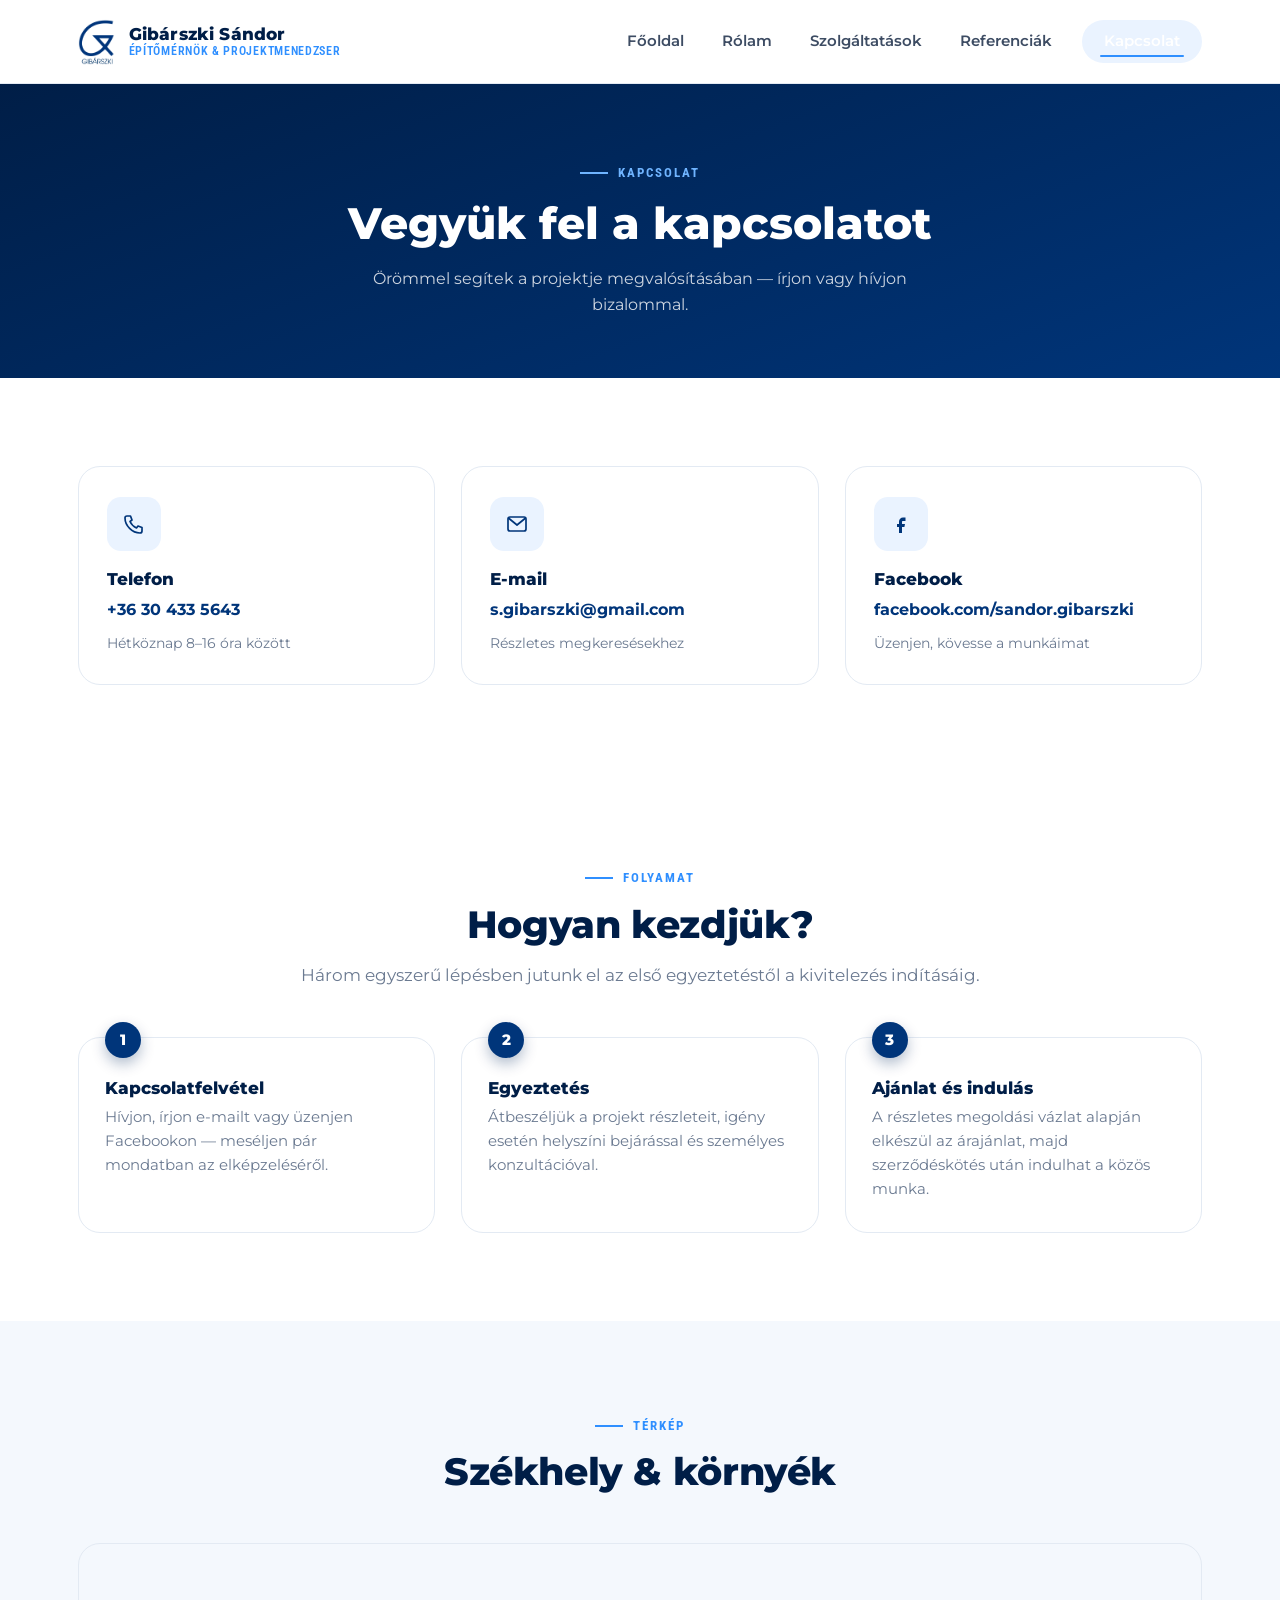
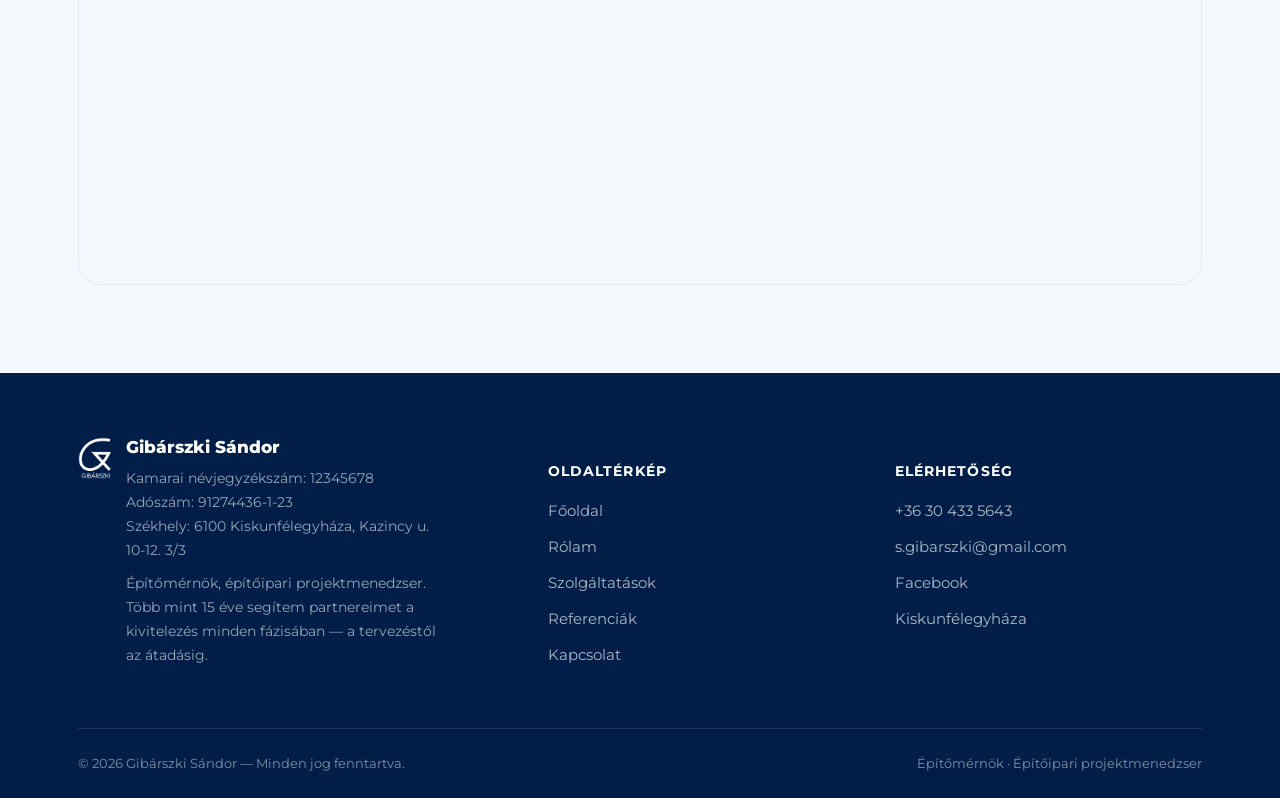
==== kapcsolat.html @ 55b8b4fb "Add files via upload" ====
<!DOCTYPE html>
<html lang="hu">
<head>
<meta charset="UTF-8">
<meta name="viewport" content="width=device-width, initial-scale=1.0">
<title>Kapcsolat | Gibárszki Sándor</title>
<meta name="description" content="Vegye fel a kapcsolatot Gibárszki Sándor építőmérnökkel, építőipari projektmenedzserrel — telefon, e-mail, Facebook.">
<link rel="stylesheet" href="style.css">
</head>
<body>

<nav class="site-nav">
  <div class="container">
    <a href="index.html" class="brand">
      <img src="assets/img/logo_navy.png" alt="Gibárszki Sándor logó">
      <span class="brand-text"><strong>Gibárszki Sándor</strong><span>Építőmérnök &amp; Projektmenedzser</span></span>
    </a>
    <input type="checkbox" id="nav-toggle" class="nav-toggle">
    <div class="nav-links">
      <a href="index.html">Főoldal</a>
      <a href="rolam.html">Rólam</a>
      <a href="szolgaltatasok.html">Szolgáltatások</a>
      <a href="referenciak.html">Referenciák</a>
      <a href="kapcsolat.html" class="nav-cta active">Kapcsolat</a>
    </div>
    <label for="nav-toggle" class="nav-burger" aria-label="Menü megnyitása"><span></span></label>
  </div>
</nav>

<header class="contact-hero">
  <div class="container">
    <span class="eyebrow">Kapcsolat</span>
    <h1>Vegyük fel a kapcsolatot</h1>
    <p>Örömmel segítek a projektje megvalósításában — írjon vagy hívjon bizalommal.</p>
  </div>
</header>

<section>
  <div class="container">
    <div class="grid grid-3">

      <div class="info-box">
        <div class="card-icon">
          <svg viewBox="0 0 24 24" fill="none" stroke="currentColor" stroke-width="1.7" stroke-linecap="round" stroke-linejoin="round" width="24" height="24"><path d="M5 4h3.5l1.5 4-2 1.5a13 13 0 0 0 6.5 6.5l1.5-2 4 1.5V19a2 2 0 0 1-2 2C10.3 21 3 13.7 3 6a2 2 0 0 1 2-2Z"/></svg>
        </div>
        <h3>Telefon</h3>
        <a class="value" href="tel:+36304335643">+36 30 433 5643</a>
        <p class="hint">Hétköznap 8–16 óra között</p>
      </div>

      <div class="info-box">
        <div class="card-icon">
          <svg viewBox="0 0 24 24" fill="none" stroke="currentColor" stroke-width="1.7" stroke-linecap="round" stroke-linejoin="round" width="24" height="24"><rect x="3" y="5" width="18" height="14" rx="2"/><path d="m4 6.5 8 6.5 8-6.5"/></svg>
        </div>
        <h3>E-mail</h3>
        <a class="value" href="mailto:s.gibarszki@gmail.com">s.gibarszki@gmail.com</a>
        <p class="hint">Részletes megkeresésekhez</p>
      </div>

      <div class="info-box">
        <div class="card-icon">
          <svg viewBox="0 0 24 24" fill="currentColor" width="24" height="24"><path d="M14 9h2.5V5.5H14c-2.2 0-4 1.8-4 4V12H8v3h2v6h3v-6h2.4l.6-3H13v-2c0-.6.4-1 1-1Z"/></svg>
        </div>
        <h3>Facebook</h3>
        <a class="value" href="https://www.facebook.com/sandor.gibarszki" target="_blank" rel="noopener">facebook.com/sandor.gibarszki</a>
        <p class="hint">Üzenjen, kövesse a munkáimat</p>
      </div>

    </div>
  </div>
</section>

<section>
  <div class="container">
    <div class="section-head center">
      <span class="eyebrow">Folyamat</span>
      <h2>Hogyan kezdjük?</h2>
      <p>Három egyszerű lépésben jutunk el az első egyeztetéstől a kivitelezés indításáig.</p>
    </div>
    <div class="steps">
      <div class="step">
        <h3>Kapcsolatfelvétel</h3>
        <p>Hívjon, írjon e-mailt vagy üzenjen Facebookon — meséljen pár mondatban az elképzeléséről.</p>
      </div>
      <div class="step">
        <h3>Egyeztetés</h3>
        <p>Átbeszéljük a projekt részleteit, igény esetén helyszíni bejárással és személyes konzultációval.</p>
      </div>
      <div class="step">
        <h3>Ajánlat és indulás</h3>
        <p>A részletes megoldási vázlat alapján elkészül az árajánlat, majd szerződéskötés után indulhat a közös munka.</p>
      </div>
    </div>
  </div>
</section>

<section class="section-alt">
  <div class="container">
    <div class="section-head center">
      <span class="eyebrow">Térkép</span>
      <h2>Székhely &amp; környék</h2>
    </div>
    <div class="map-box">
      <iframe src="https://maps.google.com/maps?q=Kiskunf%C3%A9legyh%C3%A1za&t=&z=11&ie=UTF8&iwloc=&output=embed" loading="lazy" referrerpolicy="no-referrer-when-downgrade" title="Kiskunfélegyháza térkép"></iframe>
    </div>
  </div>
</section>

<footer class="site-footer">
  <div class="container">
    <div class="footer-grid">
      <div class="footer-brand">
        <img src="assets/img/logo_white.png" alt="Gibárszki Sándor logó">
        <div>
          <h4>Gibárszki Sándor</h4>
          <p class="footer-legal">Kamarai névjegyzékszám: 12345678<br>Adószám: 91274436-1-23<br>Székhely: 6100 Kiskunfélegyháza, Kazincy u. 10-12. 3/3</p>
          <p>Építőmérnök, építőipari projektmenedzser. Több mint 15 éve segítem partnereimet a kivitelezés minden fázisában — a tervezéstől az átadásig.</p>
        </div>
      </div>
      <div class="footer-col">
        <h5>Oldaltérkép</h5>
        <a href="index.html">Főoldal</a>
        <a href="rolam.html">Rólam</a>
        <a href="szolgaltatasok.html">Szolgáltatások</a>
        <a href="referenciak.html">Referenciák</a>
        <a href="kapcsolat.html">Kapcsolat</a>
      </div>
      <div class="footer-col">
        <h5>Elérhetőség</h5>
        <a href="tel:+36304335643">+36 30 433 5643</a>
        <a href="mailto:s.gibarszki@gmail.com">s.gibarszki@gmail.com</a>
        <a href="https://www.facebook.com/sandor.gibarszki" target="_blank" rel="noopener">Facebook</a>
        <a href="kapcsolat.html">Kiskunfélegyháza</a>
      </div>
    </div>
    <div class="footer-bottom">
      <span>© 2026 Gibárszki Sándor — Minden jog fenntartva.</span>
      <span>Építőmérnök · Építőipari projektmenedzser</span>
    </div>
  </div>
</footer>

</body>
</html>
---- style.css ----
/* =========================================================
   Gibárszki Sándor — Építőmérnök / Építőipari projektmenedzser
   Közös stíluslap — style.css
   ========================================================= */

@import url('https://fonts.googleapis.com/css2?family=Montserrat:ital,wght@0,400;0,500;0,600;0,700;0,800;0,900;1,500&family=Roboto+Condensed:wght@400;600;700&display=swap');

:root{
  /* Márkaszínek — a Gibárszki design anyagokból (flyer, logó) */
  --navy-900:#001E47;
  --navy-800:#00295C;
  --navy:#00357A;
  --navy-700:#054089;
  --blue-accent:#2F8FFF;
  --blue-accent-light:#6FB4FF;
  --blue-pale:#EAF3FF;
  --blue-pale-2:#F4F8FD;

  --white:#FFFFFF;
  --ink:#152238;
  --ink-soft:#3D4C63;
  --muted:#6B7A91;
  --border:#E3EAF3;
  --border-soft:#EDF2F8;

  --shadow-sm: 0 2px 10px rgba(0,41,92,0.06);
  --shadow-md: 0 10px 30px rgba(0,41,92,0.12);
  --shadow-lg: 0 22px 50px rgba(0,30,71,0.18);

  --radius-sm: 8px;
  --radius-md: 14px;
  --radius-lg: 22px;

  --container: 1180px;
  --nav-h: 84px;

  --ease: cubic-bezier(.22,.9,.32,1);
}

*,*::before,*::after{ box-sizing:border-box; }
html{ scroll-behavior:smooth; }
body{
  margin:0;
  font-family:'Montserrat', Arial, sans-serif;
  color:var(--ink);
  background:var(--white);
  -webkit-font-smoothing:antialiased;
  line-height:1.65;
}
img{ max-width:100%; display:block; }
a{ color:inherit; text-decoration:none; }
ul{ margin:0; padding:0; list-style:none; }
h1,h2,h3,h4{ margin:0; font-weight:800; line-height:1.18; color:var(--navy-900); }
p{ margin:0; }
.container{
  width:100%;
  max-width:var(--container);
  margin:0 auto;
  padding:0 28px;
}

/* ---------- eyebrow / section heading pattern ---------- */
.eyebrow{
  display:inline-flex;
  align-items:center;
  gap:10px;
  font-family:'Roboto Condensed', sans-serif;
  font-weight:700;
  letter-spacing:.16em;
  text-transform:uppercase;
  font-size:13px;
  color:var(--blue-accent);
  margin-bottom:14px;
}
.eyebrow::before{
  content:"";
  width:28px; height:2px;
  background:var(--blue-accent);
  display:inline-block;
}
.section-head{
  max-width:680px;
  margin-bottom:48px;
}
.section-head.center{ margin-left:auto; margin-right:auto; text-align:center; }
.section-head h2{
  font-size:clamp(28px,4vw,38px);
  letter-spacing:-0.01em;
}
.section-head p{
  margin-top:14px;
  color:var(--muted);
  font-size:16.5px;
}
section{ padding:88px 0; }
.section-alt{ background:var(--blue-pale-2); }

/* ---------- buttons ---------- */
.btn{
  display:inline-flex;
  align-items:center;
  gap:10px;
  padding:15px 30px;
  border-radius:999px;
  font-weight:700;
  font-size:15px;
  letter-spacing:.01em;
  border:2px solid transparent;
  cursor:pointer;
  transition:all .25s var(--ease);
  white-space:nowrap;
}
.btn-primary{
  background:var(--white);
  color:var(--navy-900);
}
.btn-primary:hover{
  background:var(--blue-accent);
  color:var(--white);
  transform:translateY(-3px);
  box-shadow:0 14px 28px rgba(47,143,255,.35);
}
.btn-solid{
  background:var(--navy);
  color:var(--white);
}
.btn-solid:hover{
  background:var(--blue-accent);
  transform:translateY(-3px);
  box-shadow:0 14px 28px rgba(47,143,255,.3);
}
.btn-outline{
  border-color:rgba(255,255,255,.55);
  color:var(--white);
}
.btn-outline:hover{
  border-color:var(--white);
  background:rgba(255,255,255,.12);
  transform:translateY(-3px);
}
.btn-outline-navy{
  border-color:var(--navy);
  color:var(--navy);
  background:transparent;
}
.btn-outline-navy:hover{
  background:var(--navy);
  color:var(--white);
  transform:translateY(-3px);
}
.btn-row{ display:flex; gap:16px; flex-wrap:wrap; }

/* =========================================================
   NAV
   ========================================================= */
.site-nav{
  position:fixed;
  top:0; left:0; right:0;
  height:var(--nav-h);
  background:rgba(255,255,255,.92);
  backdrop-filter:saturate(180%) blur(14px);
  border-bottom:1px solid var(--border);
  z-index:1000;
}
.site-nav .container{
  height:100%;
  display:flex;
  align-items:center;
  justify-content:space-between;
}
.brand{
  display:flex;
  align-items:center;
  gap:14px;
}
.brand img{
  height:46px;
  width:auto;
}
.brand-text{
  display:flex;
  flex-direction:column;
  line-height:1.2;
}
.brand-text strong{
  font-size:16.5px;
  font-weight:800;
  color:var(--navy-900);
  letter-spacing:.01em;
}
.brand-text span{
  font-family:'Roboto Condensed', sans-serif;
  font-size:11.5px;
  font-weight:600;
  letter-spacing:.06em;
  text-transform:uppercase;
  color:var(--blue-accent);
}

.nav-links{
  display:flex;
  align-items:center;
  gap:6px;
}
.nav-links a{
  position:relative;
  padding:10px 16px;
  font-size:14.5px;
  font-weight:600;
  color:var(--ink-soft);
  border-radius:999px;
  transition:color .2s, background .2s;
}
.nav-links a:hover{ color:var(--navy); background:var(--blue-pale); }
.nav-links a.active{ color:var(--navy); background:var(--blue-pale); }
.nav-links a.active::after{
  content:"";
  position:absolute;
  left:18px; right:18px; bottom:6px;
  height:2px;
  background:var(--blue-accent);
  border-radius:2px;
}
.nav-cta{
  margin-left:8px;
  padding:10px 22px !important;
  background:var(--navy);
  color:var(--white) !important;
}
.nav-cta:hover{ background:var(--blue-accent) !important; color:var(--white) !important; }

.nav-toggle{ display:none; }
.nav-burger{
  display:none;
  width:42px; height:42px;
  border-radius:10px;
  border:1px solid var(--border);
  background:var(--white);
  align-items:center;
  justify-content:center;
  cursor:pointer;
}
.nav-burger span,
.nav-burger span::before,
.nav-burger span::after{
  content:"";
  display:block;
  width:20px; height:2px;
  background:var(--navy-900);
  position:relative;
  transition:transform .2s, opacity .2s;
}
.nav-burger span::before{ position:absolute; top:-6px; }
.nav-burger span::after{ position:absolute; top:6px; }

/* =========================================================
   HERO (blueprint / navy brand look)
   ========================================================= */
.hero{
  position:relative;
  margin-top:var(--nav-h);
  padding:96px 0 110px;
  background:
    linear-gradient(160deg, var(--navy-900) 0%, var(--navy) 58%, var(--navy-700) 100%);
  overflow:hidden;
  color:var(--white);
}
.hero::before{
  /* blueprint grid */
  content:"";
  position:absolute; inset:0;
  background-image:
    linear-gradient(rgba(255,255,255,.06) 1px, transparent 1px),
    linear-gradient(90deg, rgba(255,255,255,.06) 1px, transparent 1px);
  background-size:46px 46px;
  mask-image:linear-gradient(180deg, rgba(0,0,0,.9), rgba(0,0,0,.15));
  pointer-events:none;
}
.hero::after{
  /* diagonal stripe accent, top-right */
  content:"";
  position:absolute;
  top:-120px; right:-160px;
  width:520px; height:520px;
  background:repeating-linear-gradient(
    -45deg,
    rgba(255,255,255,.07) 0px, rgba(255,255,255,.07) 16px,
    transparent 16px, transparent 32px
  );
  border-radius:50%;
  pointer-events:none;
}
.hero .container{
  position:relative;
  z-index:2;
  display:grid;
  grid-template-columns:1.15fr .85fr;
  gap:56px;
  align-items:center;
}
.hero-kicker{
  display:inline-flex;
  align-items:center;
  gap:10px;
  font-family:'Roboto Condensed', sans-serif;
  font-weight:700;
  letter-spacing:.16em;
  text-transform:uppercase;
  font-size:13px;
  color:var(--blue-accent-light);
  margin-bottom:22px;
}
.hero-kicker::before{
  content:"";
  width:28px; height:2px;
  background:var(--blue-accent-light);
}
.hero h1{
  color:var(--white);
  font-size:clamp(34px, 5vw, 56px);
  letter-spacing:-0.01em;
}
.hero h1 .accent{ color:var(--blue-accent-light); }
.hero .role{
  margin-top:14px;
  font-size:clamp(16px,2vw,19px);
  color:rgba(255,255,255,.82);
  font-weight:500;
}
.hero-quote{
  margin:28px 0 34px;
  padding-left:20px;
  border-left:3px solid var(--blue-accent);
  font-style:italic;
  font-weight:500;
  font-size:17px;
  color:rgba(255,255,255,.92);
  max-width:520px;
}
.hero-avatar-wrap{
  position:relative;
  justify-self:center;
}
.hero-avatar-ring{
  position:relative;
  width:330px; height:330px;
  border-radius:50%;
  padding:10px;
  background:linear-gradient(140deg, var(--blue-accent), rgba(255,255,255,.15));
}
.hero-avatar-ring img{
  width:100%; height:100%;
  object-fit:cover;
  border-radius:50%;
  border:5px solid var(--navy-900);
}
.hero-badge{
  position:absolute;
  bottom:14px; left:-10px;
  background:var(--white);
  color:var(--navy-900);
  border-radius:16px;
  padding:12px 18px;
  box-shadow:var(--shadow-lg);
  display:flex;
  flex-direction:column;
  line-height:1.1;
}
.hero-badge strong{ font-size:22px; font-weight:900; color:var(--navy); }
.hero-badge span{
  font-family:'Roboto Condensed', sans-serif;
  font-size:11px; font-weight:600;
  letter-spacing:.05em; text-transform:uppercase;
  color:var(--muted);
}

/* ---------- stats strip ---------- */
.stat-strip{
  background:var(--navy-900);
  border-top:1px solid rgba(255,255,255,.14);
}
.stat-grid{
  max-width:var(--container);
  margin:0 auto;
  padding:36px 28px;
  display:grid;
  grid-template-columns:repeat(4,1fr);
}
.stat-item{
  text-align:center;
  border-right:1px solid rgba(255,255,255,.12);
  padding:6px 12px;
}
.stat-item:last-child{ border-right:none; }
.stat-item strong{
  display:block;
  font-size:clamp(26px,3vw,36px);
  font-weight:900;
  color:var(--white);
}
.stat-item span{
  display:block;
  margin-top:6px;
  font-size:13px;
  color:rgba(255,255,255,.68);
  font-weight:500;
}

/* =========================================================
   CARDS (services / references)
   ========================================================= */
.grid{ display:grid; gap:26px; }
.grid-3{ grid-template-columns:repeat(3,1fr); }
.grid-2{ grid-template-columns:repeat(2,1fr); }
.grid-4{ grid-template-columns:repeat(4,1fr); }

.card{
  position:relative;
  background:var(--white);
  border:1px solid var(--border);
  border-radius:var(--radius-lg);
  padding:34px 30px;
  transition:transform .3s var(--ease), box-shadow .3s var(--ease), border-color .3s;
  overflow:hidden;
}
.card::before{
  content:"";
  position:absolute; top:0; left:0; right:0; height:4px;
  background:linear-gradient(90deg, var(--navy), var(--blue-accent));
  transform:scaleX(0);
  transform-origin:left;
  transition:transform .35s var(--ease);
}
.card:hover{
  transform:translateY(-8px);
  box-shadow:var(--shadow-md);
  border-color:transparent;
}
.card:hover::before{ transform:scaleX(1); }
.card-icon{
  width:54px; height:54px;
  border-radius:14px;
  background:var(--blue-pale);
  display:flex; align-items:center; justify-content:center;
  margin-bottom:20px;
  font-size:24px;
  color:var(--navy);
  transition:background .3s, color .3s, transform .3s;
}
.card:hover .card-icon{
  background:var(--navy);
  color:var(--white);
  transform:scale(1.07) rotate(-4deg);
}
.card h3{ font-size:19px; margin-bottom:10px; }
.card p{ color:var(--muted); font-size:15px; }
.card ul{ margin-top:14px; }
.card ul li{
  font-size:14px;
  color:var(--ink-soft);
  padding-left:20px;
  position:relative;
  margin-bottom:8px;
}
.card ul li::before{
  content:"";
  position:absolute; left:0; top:8px;
  width:8px; height:8px;
  border-radius:2px;
  background:var(--blue-accent);
}

/* reference cards */
.ref-card{
  background:var(--white);
  border:1px solid var(--border);
  border-radius:var(--radius-lg);
  overflow:hidden;
  transition:transform .3s var(--ease), box-shadow .3s var(--ease);
}
.ref-card:hover{
  transform:translateY(-8px);
  box-shadow:var(--shadow-md);
}
.ref-photo{
  position:relative;
  height:190px;
  overflow:hidden;
  background:var(--blue-pale);
}
.ref-photo img{
  width:100%; height:100%;
  object-fit:cover;
  transition:transform .5s var(--ease);
}
.ref-card:hover .ref-photo img{ transform:scale(1.08); }
.ref-tag{
  position:absolute;
  top:14px; left:14px;
  background:rgba(0,41,92,.88);
  color:var(--white);
  font-family:'Roboto Condensed', sans-serif;
  font-weight:700;
  font-size:12.5px;
  letter-spacing:.04em;
  padding:6px 14px;
  border-radius:999px;
  backdrop-filter:blur(4px);
}
.ref-body{ padding:22px 24px 26px; }
.ref-cat{
  font-family:'Roboto Condensed', sans-serif;
  font-weight:700;
  font-size:11.5px;
  letter-spacing:.08em;
  text-transform:uppercase;
  color:var(--blue-accent);
  margin-bottom:8px;
}
.ref-body h3{ font-size:16.5px; line-height:1.4; margin-bottom:8px; }
.ref-loc{
  display:flex; align-items:center; gap:6px;
  font-size:13px; color:var(--muted); font-weight:600;
  margin-bottom:10px;
}
.ref-body p{ font-size:14px; color:var(--ink-soft); }

.year-pill{
  display:inline-flex;
  align-items:center;
  font-family:'Roboto Condensed', sans-serif;
  font-weight:700;
  font-size:12px;
  letter-spacing:.05em;
  color:var(--white);
  background:var(--navy);
  padding:5px 13px;
  border-radius:999px;
  margin-bottom:16px;
}
.ref-text-card .ref-loc{ margin-top:2px; margin-bottom:0; }
.ref-text-card .card-icon{ margin-bottom:14px; }

.ref-list-section h2.sub-h{
  font-size:22px;
  margin:0 0 24px;
  padding-top:8px;
  display:flex; align-items:center; gap:12px;
}
.ref-list-section h2.sub-h::before{
  content:"";
  width:34px; height:3px;
  background:var(--blue-accent);
  display:inline-block;
}

/* =========================================================
   TIMELINE
   ========================================================= */
.timeline{
  position:relative;
  margin-left:8px;
  padding-left:38px;
  border-left:3px solid var(--blue-pale);
}
.timeline-item{
  position:relative;
  padding-bottom:44px;
}
.timeline-item:last-child{ padding-bottom:0; }
.timeline-item::before{
  content:"";
  position:absolute;
  left:-47px; top:4px;
  width:16px; height:16px;
  border-radius:50%;
  background:var(--white);
  border:3px solid var(--navy);
  transition:background .25s, transform .25s;
}
.timeline-item.is-current::before{
  background:var(--blue-accent);
  border-color:var(--blue-accent);
  box-shadow:0 0 0 5px var(--blue-pale);
}
.timeline-item:hover::before{ transform:scale(1.2); }
.timeline-date{
  display:inline-block;
  font-family:'Roboto Condensed', sans-serif;
  font-weight:700;
  font-size:12.5px;
  letter-spacing:.05em;
  text-transform:uppercase;
  color:var(--white);
  background:var(--navy);
  padding:5px 14px;
  border-radius:999px;
  margin-bottom:12px;
}
.timeline-item.is-current .timeline-date{ background:var(--blue-accent); }
.timeline-card{
  background:var(--white);
  border:1px solid var(--border);
  border-radius:var(--radius-md);
  padding:22px 26px;
  transition:box-shadow .25s, transform .25s, border-color .25s;
}
.timeline-item:hover .timeline-card{
  box-shadow:var(--shadow-sm);
  border-color:var(--blue-accent-light);
  transform:translateX(4px);
}
.timeline-card h3{ font-size:17.5px; margin-bottom:4px; }
.timeline-card .org{
  font-size:13.5px; font-weight:700; color:var(--blue-accent);
  margin-bottom:10px;
  display:block;
}
.timeline-card p{ font-size:14.5px; color:var(--ink-soft); }

.timeline-mini .timeline-item{ padding-bottom:30px; }
.timeline-mini .timeline-card{ padding:16px 22px; }

/* =========================================================
   CONTACT PAGE
   ========================================================= */
.contact-hero,
.page-hero{
  margin-top:var(--nav-h);
  padding:72px 0 60px;
  background:linear-gradient(160deg, var(--navy-900), var(--navy));
  color:var(--white);
  text-align:center;
  position:relative;
  overflow:hidden;
}
.page-hero::before{
  content:"";
  position:absolute; inset:0;
  background-image:
    linear-gradient(rgba(255,255,255,.05) 1px, transparent 1px),
    linear-gradient(90deg, rgba(255,255,255,.05) 1px, transparent 1px);
  background-size:42px 42px;
  mask-image:radial-gradient(ellipse at center, rgba(0,0,0,.8), transparent 75%);
  pointer-events:none;
}
.contact-hero .eyebrow,
.page-hero .eyebrow{ justify-content:center; color:var(--blue-accent-light); position:relative; z-index:1; }
.contact-hero .eyebrow::before,
.page-hero .eyebrow::before{ background:var(--blue-accent-light); }
.contact-hero h1,
.page-hero h1{ color:var(--white); font-size:clamp(30px,4vw,44px); position:relative; z-index:1; }
.contact-hero p,
.page-hero p{
  max-width:600px; margin:16px auto 0;
  color:rgba(255,255,255,.8);
  font-size:16px;
  position:relative; z-index:1;
}

.info-box{
  background:var(--white);
  border:1px solid var(--border);
  border-radius:var(--radius-lg);
  padding:30px 28px;
  text-align:left;
  transition:transform .3s var(--ease), box-shadow .3s var(--ease);
}
.info-box:hover{ transform:translateY(-6px); box-shadow:var(--shadow-md); }
.info-box .card-icon{ margin-bottom:18px; }
.info-box h3{ font-size:17px; margin-bottom:8px; }
.info-box a.value{
  font-size:16px; font-weight:700; color:var(--navy);
  word-break:break-word;
}
.info-box a.value:hover{ color:var(--blue-accent); }
.info-box .hint{ margin-top:8px; font-size:13.5px; color:var(--muted); }

.steps{
  counter-reset:step;
  display:grid;
  grid-template-columns:repeat(3,1fr);
  gap:26px;
}
.step{
  position:relative;
  background:var(--white);
  border:1px solid var(--border);
  border-radius:var(--radius-lg);
  padding:30px 26px;
}
.step::after{
  counter-increment:step;
  content:counter(step);
  position:absolute;
  top:-16px; left:26px;
  width:36px; height:36px;
  border-radius:50%;
  background:var(--navy);
  color:var(--white);
  font-weight:800;
  font-size:15px;
  display:flex; align-items:center; justify-content:center;
  box-shadow:0 6px 14px rgba(0,41,92,.3);
}
.step h3{ margin-top:10px; font-size:17px; }
.step p{ margin-top:8px; color:var(--muted); font-size:14.5px; }

.map-box{
  border-radius:var(--radius-lg);
  overflow:hidden;
  border:1px solid var(--border);
}
.map-box iframe{ width:100%; height:340px; border:0; display:block; }

/* =========================================================
   FOOTER
   ========================================================= */
.site-footer{
  background:var(--navy-900);
  color:rgba(255,255,255,.78);
  padding:64px 0 0;
}
.footer-grid{
  display:grid;
  grid-template-columns:1.4fr 1fr 1fr;
  gap:40px;
  padding-bottom:48px;
  border-bottom:1px solid rgba(255,255,255,.12);
}
.footer-brand{ display:flex; gap:14px; align-items:flex-start; }
.footer-brand img{ height:42px; }
.footer-brand h4{ color:var(--white); font-size:17px; }
.footer-brand p{
  margin-top:10px; font-size:14px; line-height:1.7;
  color:rgba(255,255,255,.6); max-width:320px;
}
.footer-legal{
  margin-top:10px;
  font-size:12.5px;
  line-height:1.7;
  color:rgba(255,255,255,.45);
}
.footer-legal strong{ color:rgba(255,255,255,.65); font-weight:600; }
.footer-col h5{
  color:var(--white);
  font-size:13.5px;
  text-transform:uppercase;
  letter-spacing:.08em;
  margin-bottom:18px;
  font-weight:700;
}
.footer-col a{
  display:block;
  font-size:14.5px;
  color:rgba(255,255,255,.68);
  margin-bottom:12px;
  transition:color .2s, transform .2s;
}
.footer-col a:hover{ color:var(--blue-accent-light); transform:translateX(3px); }
.footer-bottom{
  display:flex;
  justify-content:space-between;
  align-items:center;
  padding:24px 0;
  font-size:13px;
  color:rgba(255,255,255,.5);
  flex-wrap:wrap;
  gap:10px;
}

/* =========================================================
   MISC: about page, services intro, etc.
   ========================================================= */
.about-grid{
  display:grid;
  grid-template-columns:.9fr 1.4fr;
  gap:56px;
  align-items:start;
}
.about-photo{
  position:sticky;
  top:calc(var(--nav-h) + 28px);
}
.about-photo img{
  border-radius:var(--radius-lg);
  box-shadow:var(--shadow-md);
}
.about-photo .quote-card{
  margin-top:-40px;
  margin-left:24px;
  position:relative;
  background:var(--navy);
  color:var(--white);
  border-radius:var(--radius-md);
  padding:20px 22px;
  font-style:italic;
  font-size:14px;
  box-shadow:var(--shadow-md);
}
.about-copy p{
  margin-bottom:18px;
  color:var(--ink-soft);
  font-size:16px;
}
.about-copy p:first-of-type{
  font-size:18.5px;
  font-weight:600;
  color:var(--navy-900);
}
.about-copy h2{
  font-size:clamp(22px,3vw,28px);
  margin-bottom:18px;
  letter-spacing:-0.01em;
}
.about-copy h3{
  font-size:19px;
  margin-bottom:14px;
}
.about-copy .check-list{ margin:18px 0 4px; }
.about-copy .check-list li{
  position:relative;
  padding-left:26px;
  margin-bottom:12px;
  font-size:16px;
  color:var(--ink-soft);
}
.about-copy .check-list li::before{
  content:"";
  position:absolute; left:0; top:8px;
  width:9px; height:9px;
  border-radius:2px;
  background:var(--blue-accent);
}
.about-copy .check-list li b{ color:var(--navy-900); }
.skill-tags{
  display:flex; flex-wrap:wrap; gap:10px;
  margin-top:18px;
}
.skill-tags span{
  background:var(--blue-pale);
  color:var(--navy);
  font-weight:600;
  font-size:13.5px;
  padding:9px 16px;
  border-radius:999px;
}
.lang-row{
  display:flex; justify-content:space-between;
  padding:14px 0; border-bottom:1px solid var(--border-soft);
}
.lang-row:last-child{ border-bottom:none; }
.lang-row strong{ color:var(--navy-900); }
.lang-row span{ color:var(--muted); font-size:14px; font-weight:600; }

.divider-line{
  height:1px; background:var(--border);
  margin:56px 0;
}

.cta-band{
  background:linear-gradient(150deg, var(--navy-900), var(--navy));
  color:var(--white);
  border-radius:var(--radius-lg);
  padding:54px 50px;
  display:flex;
  justify-content:space-between;
  align-items:center;
  gap:30px;
  flex-wrap:wrap;
  position:relative;
  overflow:hidden;
}
.cta-band::after{
  content:"";
  position:absolute; top:-80px; right:-80px;
  width:280px; height:280px;
  background:repeating-linear-gradient(-45deg, rgba(255,255,255,.06) 0 14px, transparent 14px 28px);
  border-radius:50%;
}
.cta-band h2{ color:var(--white); font-size:clamp(22px,3vw,30px); position:relative; z-index:1; }
.cta-band p{ color:rgba(255,255,255,.75); margin-top:8px; position:relative; z-index:1; }
.cta-band .btn-row{ position:relative; z-index:1; }

/* =========================================================
   RESPONSIVE — breakpoint 680px
   ========================================================= */
@media (max-width: 980px){
  .hero .container{ grid-template-columns:1fr; text-align:center; }
  .hero-kicker{ justify-content:center; }
  .hero-quote{ margin-left:auto; margin-right:auto; }
  .hero-avatar-wrap{ order:-1; }
  .about-grid{ grid-template-columns:1fr; }
  .about-photo{ position:static; max-width:340px; margin:0 auto; }
  .grid-3{ grid-template-columns:repeat(2,1fr); }
  .grid-4{ grid-template-columns:repeat(2,1fr); }
  .footer-grid{ grid-template-columns:1fr 1fr; }
  .footer-brand{ grid-column:1 / -1; }
  .steps{ grid-template-columns:1fr; }
}

@media (max-width: 680px){
  :root{ --nav-h:72px; }
  .container{ padding:0 20px; }
  section{ padding:64px 0; }

  .nav-links{
    position:fixed;
    top:var(--nav-h); left:0; right:0;
    flex-direction:column;
    align-items:stretch;
    background:var(--white);
    border-bottom:1px solid var(--border);
    padding:10px 20px 18px;
    gap:4px;
    transform:translateY(-12px);
    opacity:0;
    pointer-events:none;
    transition:all .25s var(--ease);
    box-shadow:var(--shadow-md);
  }
  .nav-links a{ padding:13px 14px; }
  .nav-cta{ margin-left:0; text-align:center; }
  .nav-burger{ display:flex; }
  .nav-toggle:checked ~ .nav-links{
    transform:translateY(0);
    opacity:1;
    pointer-events:auto;
  }
  .nav-toggle:checked ~ .nav-burger span{ background:transparent; }
  .nav-toggle:checked ~ .nav-burger span::before{ transform:rotate(45deg) translate(4px,5px); }
  .nav-toggle:checked ~ .nav-burger span::after{ transform:rotate(-45deg) translate(4px,-5px); }
  .brand-text strong{ font-size:14.5px; }
  .brand img{ height:38px; }

  .hero{ padding:56px 0 70px; }
  .hero-avatar-ring{ width:230px; height:230px; }
  .hero-badge{ left:50%; transform:translateX(-50%); bottom:-16px; }

  .stat-grid{ grid-template-columns:repeat(2,1fr); gap:22px 0; }
  .stat-item{ border-right:none; border-bottom:1px solid rgba(255,255,255,.12); padding-bottom:18px; }
  .stat-item:nth-child(2n){ border-right:none; }

  .grid-3, .grid-2, .grid-4{ grid-template-columns:1fr; }
  .section-head{ max-width:100%; }

  .timeline{ padding-left:30px; margin-left:2px; }
  .timeline-item::before{ left:-39px; }

  .footer-grid{ grid-template-columns:1fr; gap:32px; }
  .footer-bottom{ flex-direction:column; text-align:center; }

  .cta-band{ flex-direction:column; text-align:center; padding:40px 26px; }
  .cta-band .btn-row{ justify-content:center; }

  .about-photo .quote-card{ margin-left:0; }
}
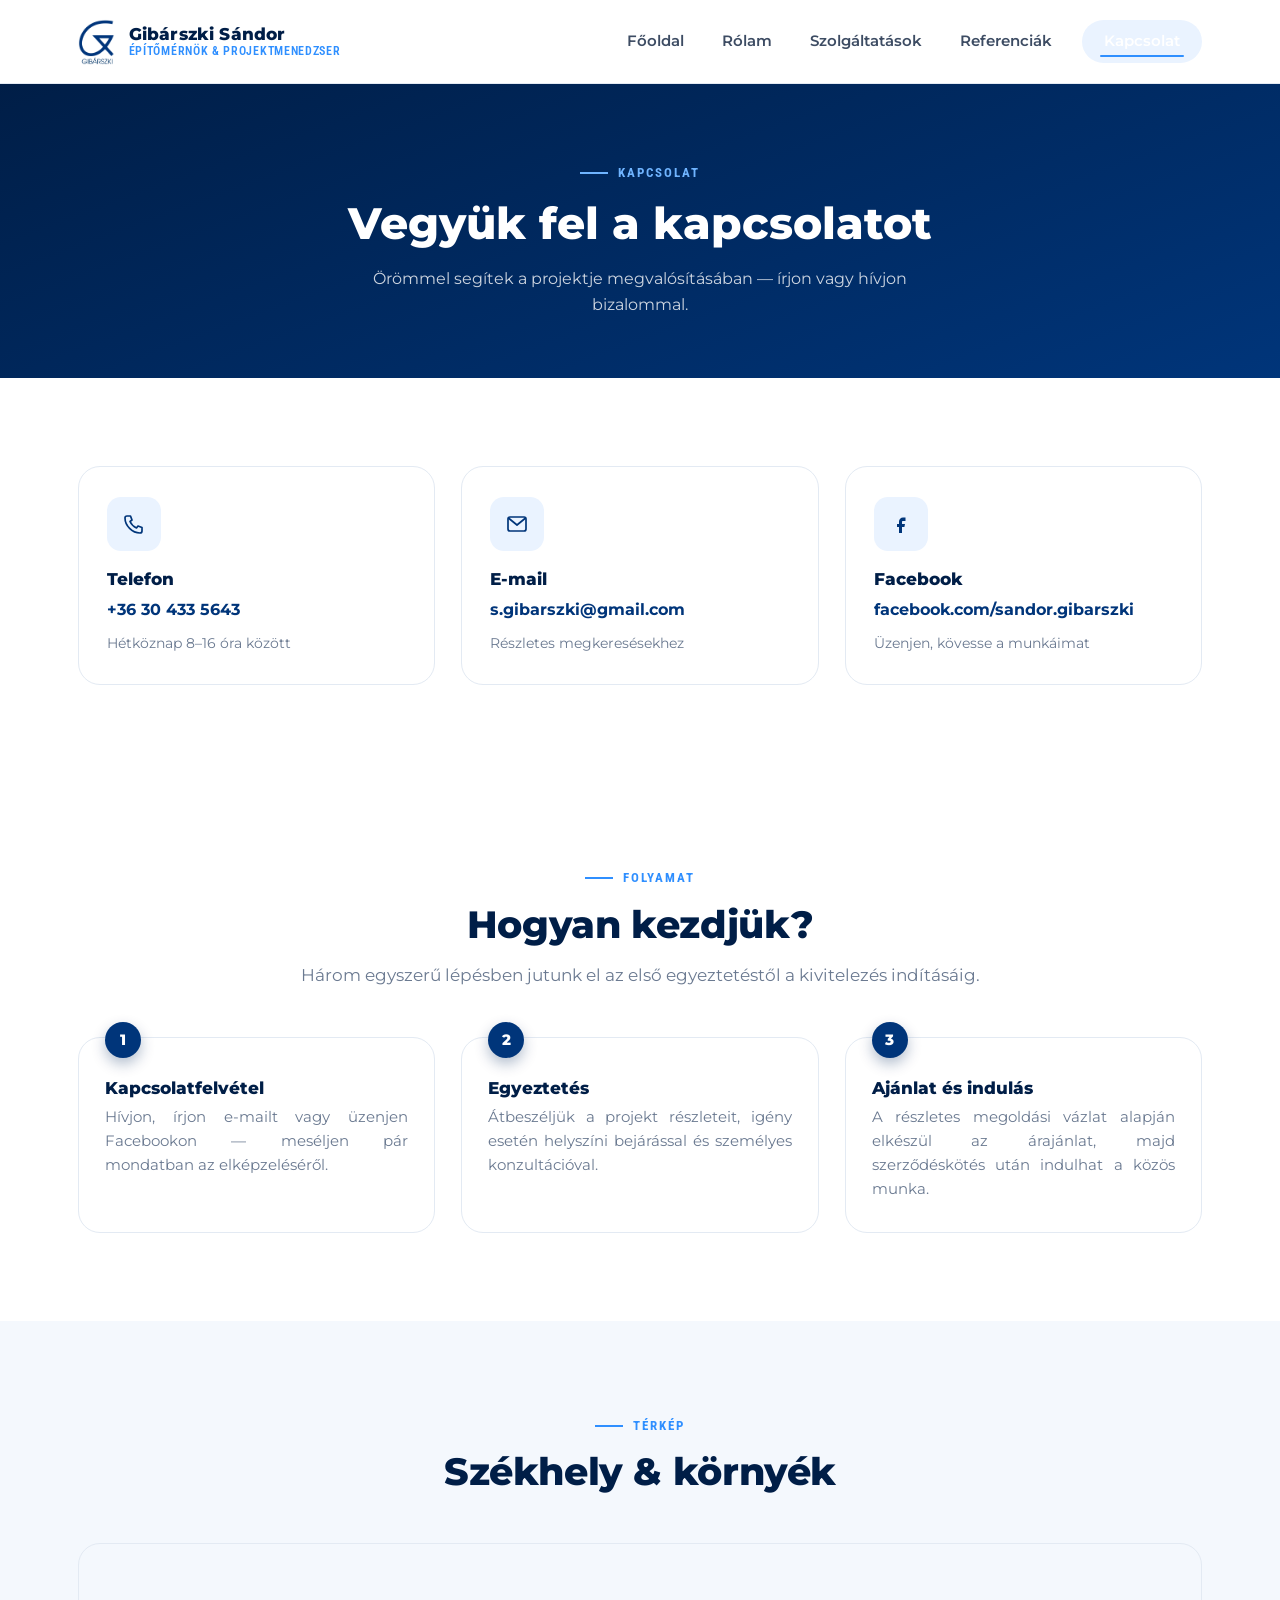
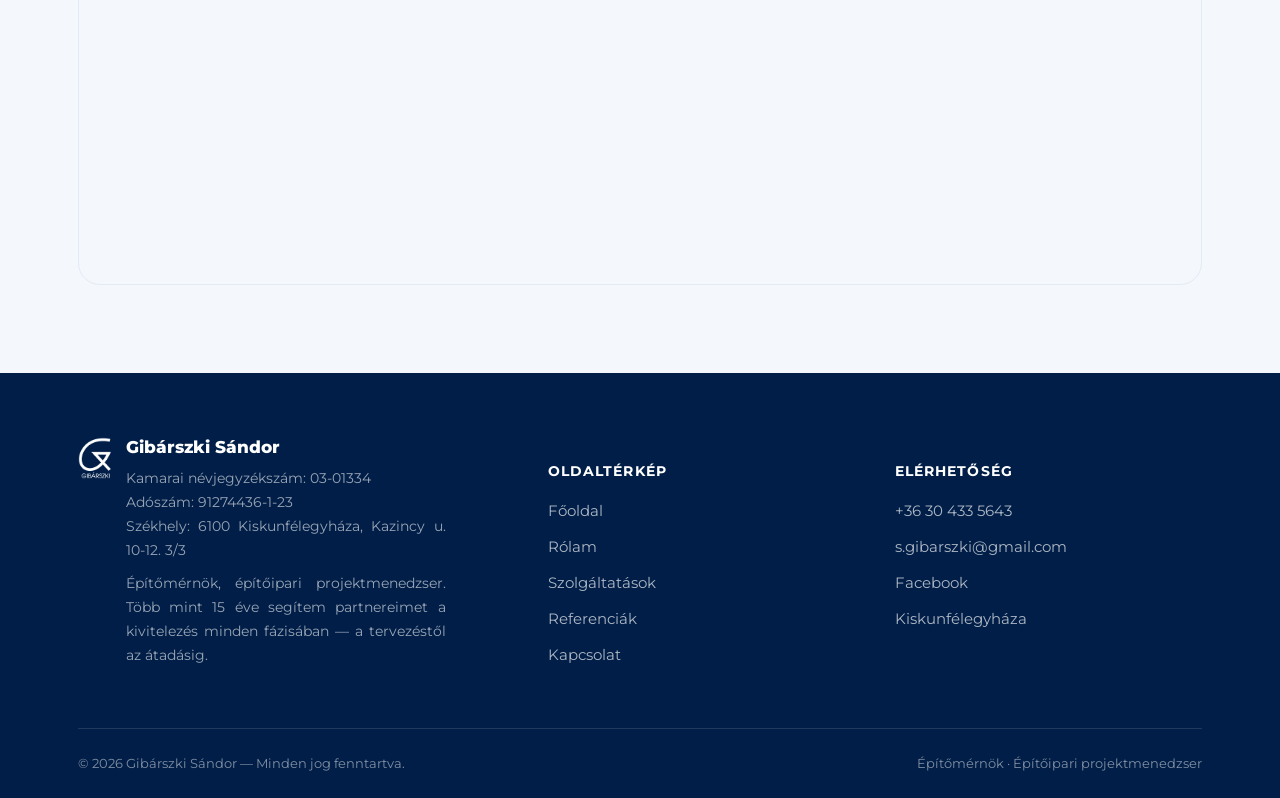
==== commit 9b3010e2: "Add files via upload" ====
--- a/kapcsolat.html
+++ b/kapcsolat.html
@@ -5,6 +5,20 @@
 <meta name="viewport" content="width=device-width, initial-scale=1.0">
 <title>Kapcsolat | Gibárszki Sándor</title>
 <meta name="description" content="Vegye fel a kapcsolatot Gibárszki Sándor építőmérnökkel, építőipari projektmenedzserrel — telefon, e-mail, Facebook.">
+<link rel="icon" href="assets/img/favicon.ico" sizes="any">
+<link rel="icon" href="assets/img/favicon-32.png" type="image/png" sizes="32x32">
+<link rel="icon" href="assets/img/favicon-16.png" type="image/png" sizes="16x16">
+<link rel="apple-touch-icon" href="assets/img/apple-touch-icon.png">
+<meta property="og:type" content="website">
+<meta property="og:locale" content="hu_HU">
+<meta property="og:site_name" content="Gibárszki Sándor">
+<meta property="og:title" content="Kapcsolat | Gibárszki Sándor">
+<meta property="og:description" content="Vegye fel a kapcsolatot Gibárszki Sándor építőmérnökkel, építőipari projektmenedzserrel — telefon, e-mail, Facebook.">
+<meta property="og:image" content="assets/img/og-image.jpg">
+<meta name="twitter:card" content="summary_large_image">
+<meta name="twitter:title" content="Kapcsolat | Gibárszki Sándor">
+<meta name="twitter:description" content="Vegye fel a kapcsolatot Gibárszki Sándor építőmérnökkel, építőipari projektmenedzserrel — telefon, e-mail, Facebook.">
+<meta name="twitter:image" content="assets/img/og-image.jpg">
 <link rel="stylesheet" href="style.css">
 </head>
 <body>
@@ -113,7 +127,7 @@
         <img src="assets/img/logo_white.png" alt="Gibárszki Sándor logó">
         <div>
           <h4>Gibárszki Sándor</h4>
-          <p class="footer-legal">Kamarai névjegyzékszám: 12345678<br>Adószám: 91274436-1-23<br>Székhely: 6100 Kiskunfélegyháza, Kazincy u. 10-12. 3/3</p>
+          <p class="footer-legal">Kamarai névjegyzékszám: 03-01334<br>Adószám: 91274436-1-23<br>Székhely: 6100 Kiskunfélegyháza, Kazincy u. 10-12. 3/3</p>
           <p>Építőmérnök, építőipari projektmenedzser. Több mint 15 éve segítem partnereimet a kivitelezés minden fázisában — a tervezéstől az átadásig.</p>
         </div>
       </div>
--- a/style.css
+++ b/style.css
@@ -52,6 +52,26 @@
 ul{ margin:0; padding:0; list-style:none; }
 h1,h2,h3,h4{ margin:0; font-weight:800; line-height:1.18; color:var(--navy-900); }
 p{ margin:0; }
+
+/* ---------- justified body copy ----------
+   Sorkizárt szöveg a hosszabb, futó szövegblokkokban (bemutatkozás,
+   szolgáltatás- és referenciakártyák, tapasztalat idővonal, lábléc),
+   hogy a sorok egyenletes hosszúságúak legyenek, és ne lógjon ki
+   egyetlen rövid szó (pl. "a") a sor végén. A címsorokat, bevezető
+   mondatokat és a középre igazított szövegeket ez szándékosan nem
+   érinti. */
+.about-copy p,
+.card p,
+.timeline-card p,
+.step p,
+.ref-body p,
+.footer-brand p{
+  text-align:justify;
+  text-align-last:left;
+  hyphens:auto;
+  -webkit-hyphens:auto;
+  -ms-hyphens:auto;
+}
 .container{
   width:100%;
   max-width:var(--container);
@@ -404,6 +424,42 @@
   font-size:13px;
   color:rgba(255,255,255,.68);
   font-weight:500;
+}
+
+/* =========================================================
+   PROOF STRIP — folyamatosan gördülő fotósáv (pl. főoldalon,
+   a Rólam-előnézet és a Szolgáltatások szekció között)
+   ========================================================= */
+.proof-strip{
+  overflow:hidden;
+  padding:0;
+  background:var(--blue-pale-2);
+  border-top:1px solid var(--border);
+  border-bottom:1px solid var(--border);
+}
+.proof-strip .marquee{
+  display:flex;
+  width:max-content;
+  gap:6px;
+  animation:marquee-scroll 34s linear infinite;
+}
+.proof-strip:hover .marquee{ animation-play-state:paused; }
+.proof-strip .marquee img{
+  height:300px;
+  width:auto;
+  max-width:none;
+  flex:none;
+  object-fit:cover;
+}
+@keyframes marquee-scroll{
+  from{ transform:translateX(0); }
+  to{ transform:translateX(-50%); }
+}
+@media (max-width:680px){
+  .proof-strip .marquee img{ height:170px; }
+}
+@media (prefers-reduced-motion: reduce){
+  .proof-strip .marquee{ animation:none; }
 }
 
 /* =========================================================
